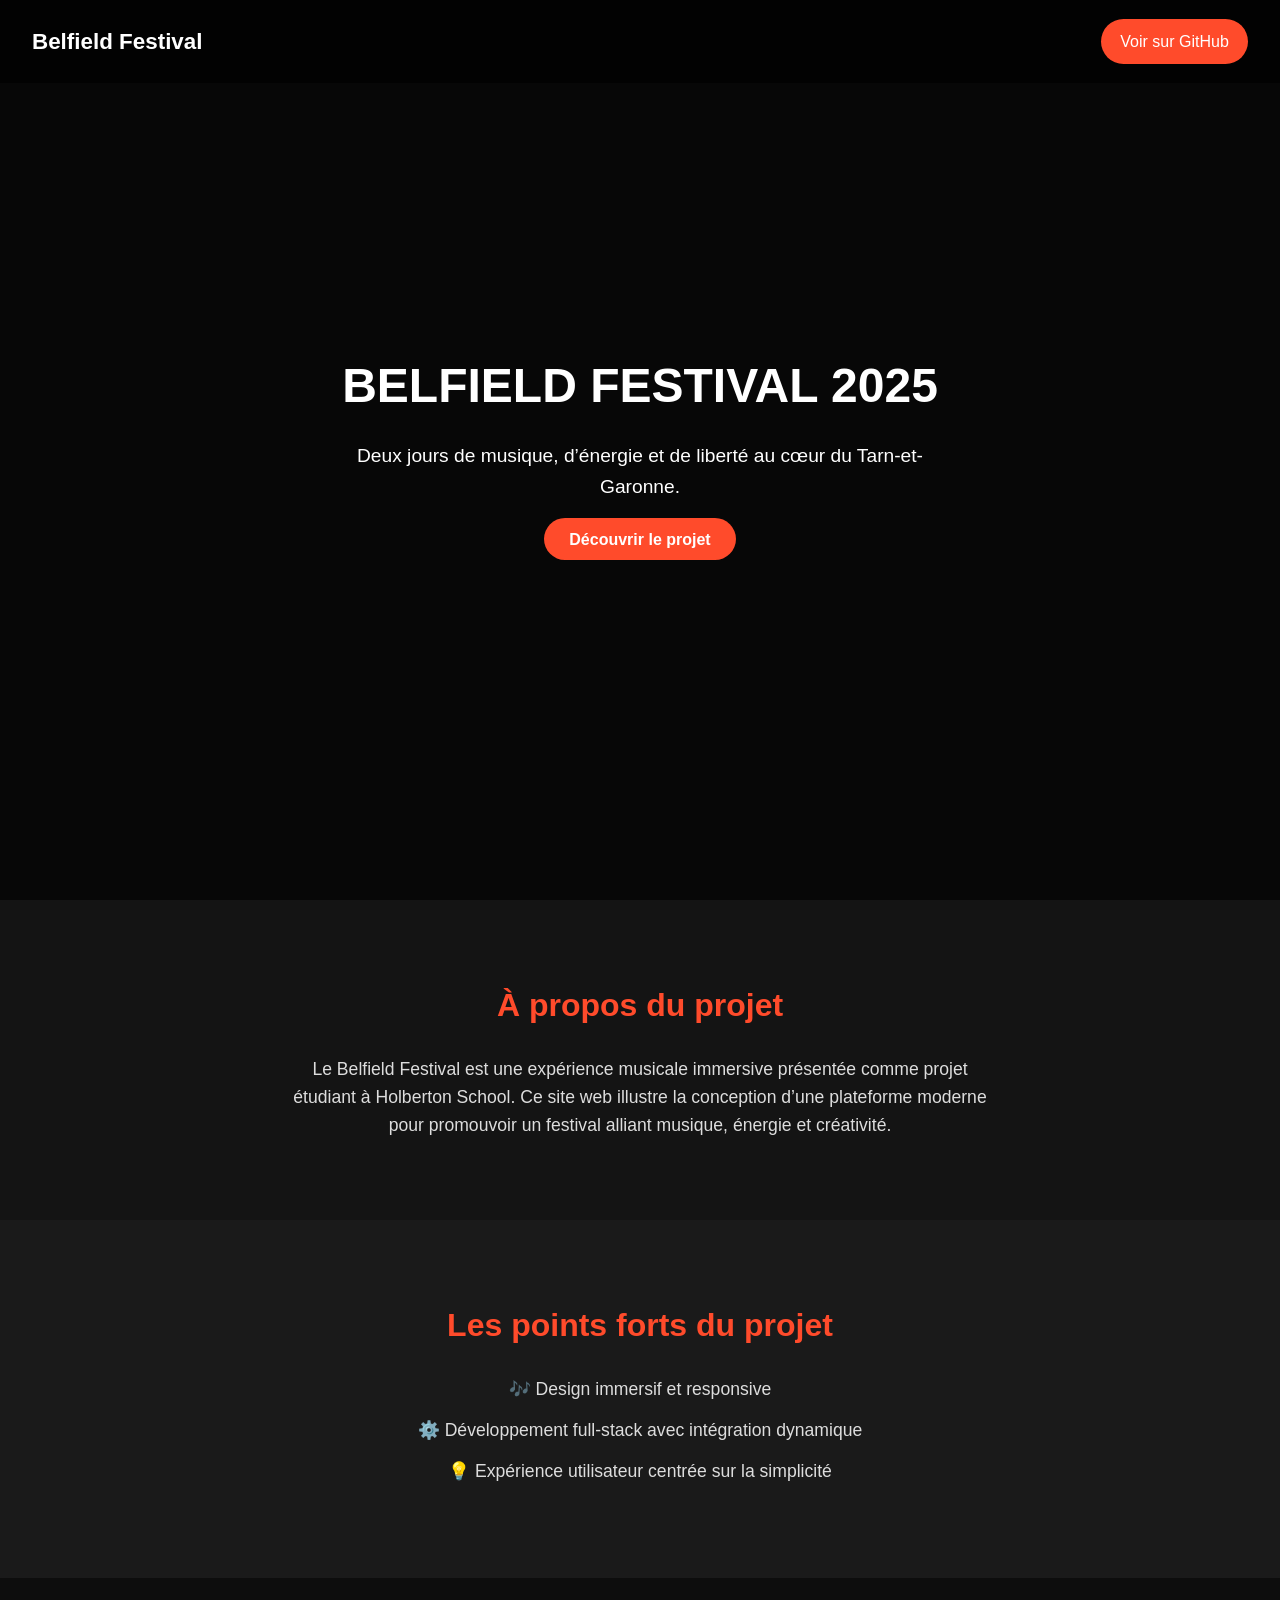
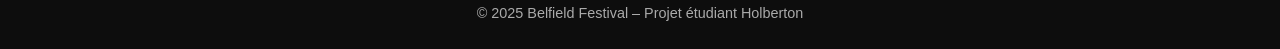
==== landing-page/index.html @ cd74ef24 "Add landing page structure with HTML, CSS, and JavaScript" ====
<!DOCTYPE html>
<html lang="fr">
<head>
  <meta charset="UTF-8">
  <meta name="viewport" content="width=device-width, initial-scale=1.0">
  <title>Belfield Festival 2025</title>
  <link rel="stylesheet" href="style.css">
</head>
<body>
  <header>
    <nav class="navbar">
      <h1 class="logo">Belfield Festival</h1>
      <a href="https://github.com/ton-utilisateur/ton-repo" target="_blank" class="nav-btn">Voir sur GitHub</a>
    </nav>
  </header>

  <section class="hero" id="hero">
    <div class="overlay"></div>
    <div class="hero-content">
      <h2 class="fade-in">BELFIELD FESTIVAL 2025</h2>
      <p class="fade-in delay1">Deux jours de musique, d’énergie et de liberté au cœur du Tarn-et-Garonne.</p>
      <a href="https://github.com/ton-utilisateur/ton-repo" target="_blank" class="btn fade-in delay2">Découvrir le projet</a>
    </div>
  </section>

  <section class="about reveal">
    <h3>À propos du projet</h3>
    <p>
      Le Belfield Festival est une expérience musicale immersive présentée comme projet étudiant à Holberton School. 
      Ce site web illustre la conception d’une plateforme moderne pour promouvoir un festival alliant musique, énergie et créativité.
    </p>
  </section>

  <section class="features reveal">
    <h3>Les points forts du projet</h3>
    <ul>
      <li>🎶 Design immersif et responsive</li>
      <li>⚙️ Développement full-stack avec intégration dynamique</li>
      <li>💡 Expérience utilisateur centrée sur la simplicité</li>
    </ul>
  </section>

  <footer>
    <p>© 2025 Belfield Festival – Projet étudiant Holberton</p>
  </footer>

  <script src="script.js"></script>
</body>
</html>
---- landing-page/style.css ----
* {
    margin: 0;
    padding: 0;
    box-sizing: border-box;
    font-family: "Poppins", sans-serif;
  }
  
  body {
    background-color: #0f0f0f;
    color: #fff;
    line-height: 1.6;
    overflow-x: hidden;
  }
  
  /* Navbar */
  .navbar {
    display: flex;
    justify-content: space-between;
    align-items: center;
    padding: 1.2rem 2rem;
    background: rgba(0, 0, 0, 0.6);
    position: fixed;
    width: 100%;
    top: 0;
    z-index: 10;
    backdrop-filter: blur(6px);
  }
  
  .logo {
    font-size: 1.4rem;
    font-weight: 700;
  }
  
  .nav-btn {
    background: #ff4b2b;
    color: white;
    padding: 0.6rem 1.2rem;
    border-radius: 25px;
    text-decoration: none;
    transition: 0.3s;
  }
  
  .nav-btn:hover {
    background: #ff6a40;
  }
  
  /* Hero */
  .hero {
    height: 100vh;
    background: url("assets/hero.jpg") no-repeat center center/cover;
    background-attachment: fixed; /* Parallax effect */
    display: flex;
    align-items: center;
    justify-content: center;
    position: relative;
  }
  
  .overlay {
    position: absolute;
    top: 0;
    left: 0;
    width: 100%;
    height: 100%;
    background: rgba(0, 0, 0, 0.55);
  }
  
  .hero-content {
    position: relative;
    text-align: center;
    max-width: 700px;
    padding: 2rem;
  }
  
  .hero h2 {
    font-size: 3rem;
    margin-bottom: 1rem;
    font-weight: 800;
  }
  
  .hero p {
    font-size: 1.2rem;
    margin-bottom: 1.5rem;
  }
  
  .btn {
    background: #ff4b2b;
    color: white;
    padding: 0.8rem 1.6rem;
    border-radius: 30px;
    text-decoration: none;
    font-weight: 600;
    transition: 0.3s;
  }
  
  .btn:hover {
    background: #ff6a40;
  }
  
  /* About + Features */
  .about, .features {
    padding: 5rem 2rem;
    text-align: center;
    background-color: #141414;
  }
  
  .features {
    background-color: #1a1a1a;
  }
  
  .about h3, .features h3 {
    font-size: 2rem;
    margin-bottom: 1.5rem;
    color: #ff4b2b;
  }
  
  .about p, .features ul {
    max-width: 700px;
    margin: auto;
    font-size: 1.1rem;
    color: #ddd;
  }
  
  .features ul {
    list-style: none;
    padding: 0;
  }
  
  .features li {
    margin: 0.8rem 0;
  }
  
  /* Footer */
  footer {
    text-align: center;
    padding: 1.5rem;
    background-color: #0d0d0d;
    font-size: 0.9rem;
    color: #aaa;
  }
  
  /* Animations */
  .fade-in {
    opacity: 0;
    transform: translateY(30px);
    transition: all 1s ease;
  }
  
  .fade-in.visible {
    opacity: 1;
    transform: translateY(0);
  }
  
  .delay1 { transition-delay: 0.3s; }
  .delay2 { transition-delay: 0.6s; }
  
  .reveal {
    opacity: 0;
    transform: translateY(40px);
    transition: all 1s ease-out;
  }
  
  .reveal.active {
    opacity: 1;
    transform: translateY(0);
  }
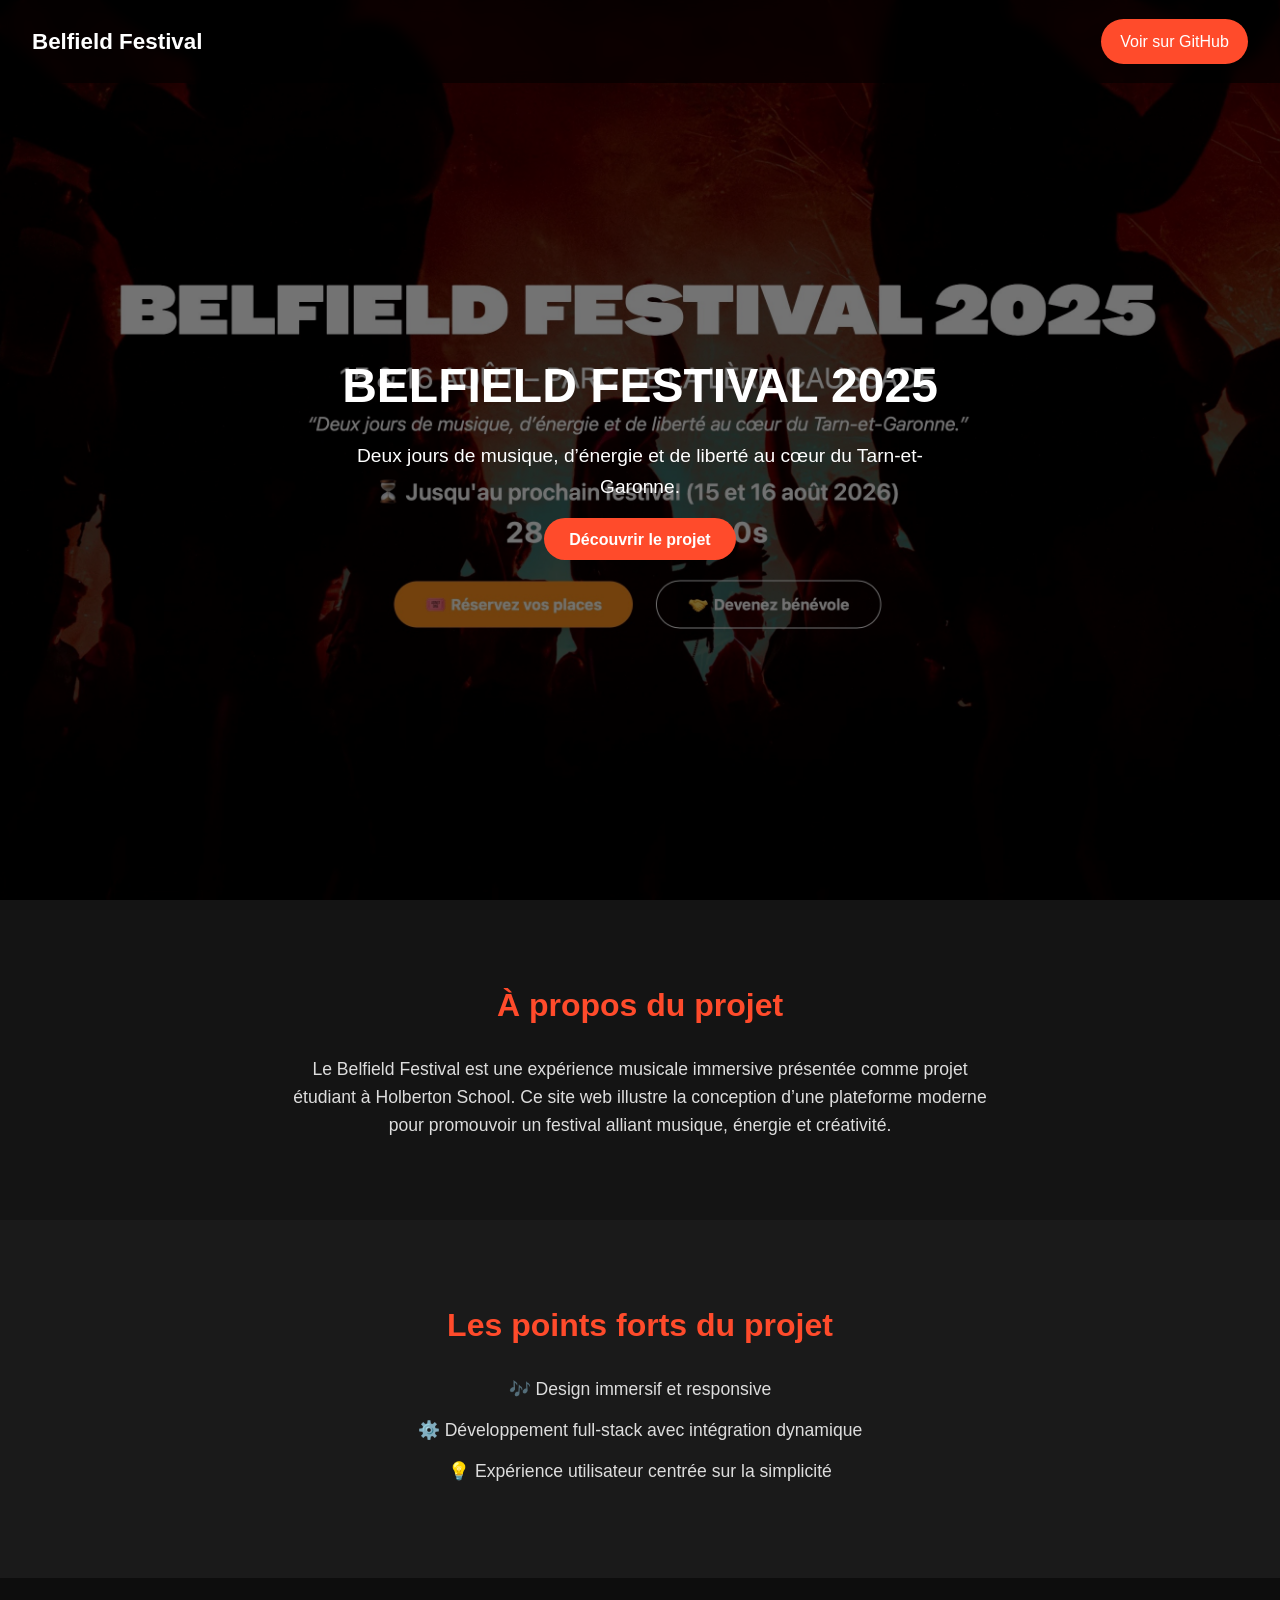
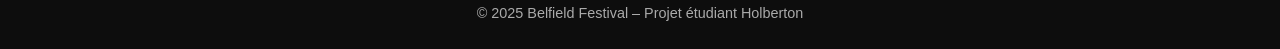
==== commit f160969e: "Update GitHub links in landing page" ====
--- a/landing-page/index.html
+++ b/landing-page/index.html
@@ -10,7 +10,7 @@
   <header>
     <nav class="navbar">
       <h1 class="logo">Belfield Festival</h1>
-      <a href="https://github.com/ton-utilisateur/ton-repo" target="_blank" class="nav-btn">Voir sur GitHub</a>
+      <a href="https://github.com/Noumso/Belfield-Festival-Website" target="_blank" class="nav-btn">Voir sur GitHub</a>
     </nav>
   </header>
 
@@ -19,7 +19,7 @@
     <div class="hero-content">
       <h2 class="fade-in">BELFIELD FESTIVAL 2025</h2>
       <p class="fade-in delay1">Deux jours de musique, d’énergie et de liberté au cœur du Tarn-et-Garonne.</p>
-      <a href="https://github.com/ton-utilisateur/ton-repo" target="_blank" class="btn fade-in delay2">Découvrir le projet</a>
+      <a href="https://github.com/Noumso/Belfield-Festival-Website" target="_blank" class="btn fade-in delay2">Découvrir le projet</a>
     </div>
   </section>
 
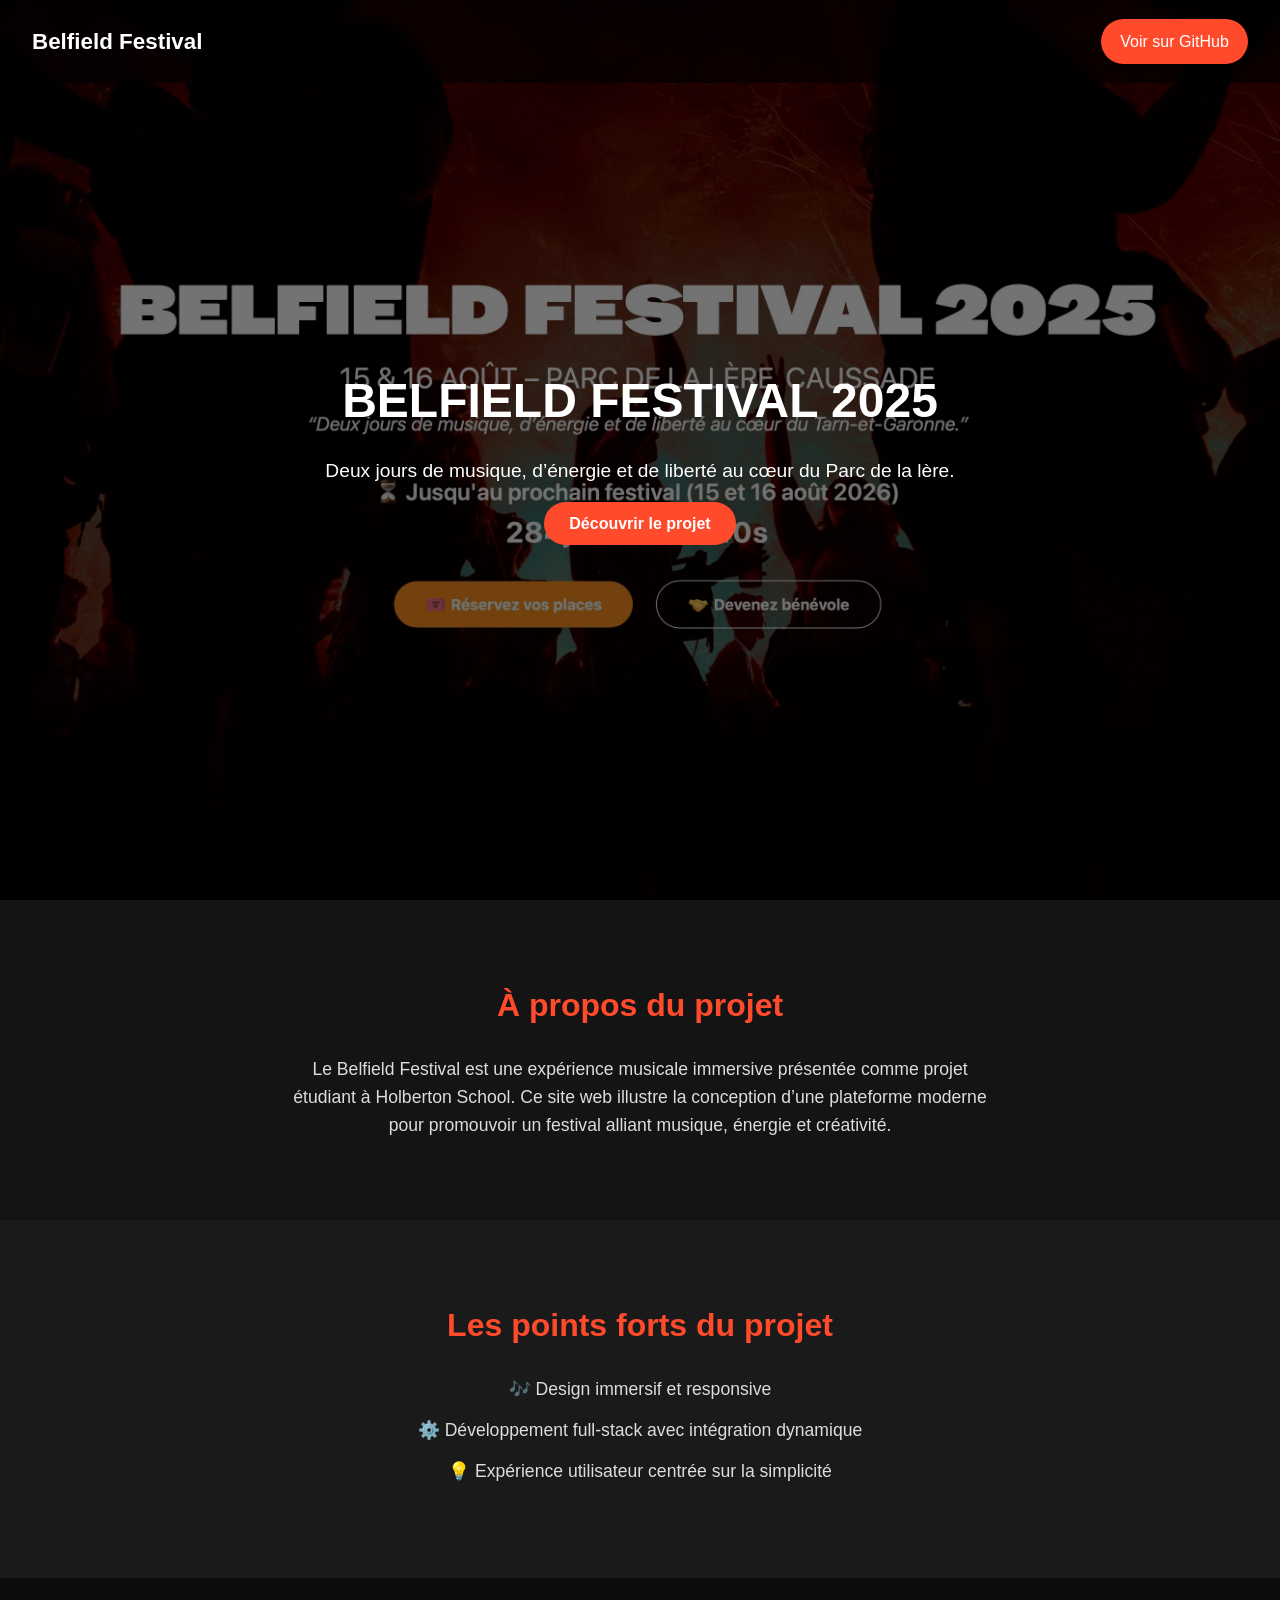
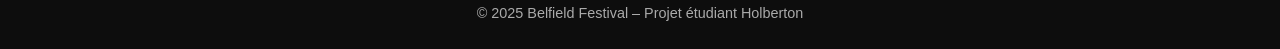
==== commit 1f16797f: "Update landing page description for Belfield Festival 2025" ====
--- a/landing-page/index.html
+++ b/landing-page/index.html
@@ -18,7 +18,7 @@
     <div class="overlay"></div>
     <div class="hero-content">
       <h2 class="fade-in">BELFIELD FESTIVAL 2025</h2>
-      <p class="fade-in delay1">Deux jours de musique, d’énergie et de liberté au cœur du Tarn-et-Garonne.</p>
+      <p class="fade-in delay1">Deux jours de musique, d’énergie et de liberté au cœur du Parc de la lère.</p>
       <a href="https://github.com/Noumso/Belfield-Festival-Website" target="_blank" class="btn fade-in delay2">Découvrir le projet</a>
     </div>
   </section>
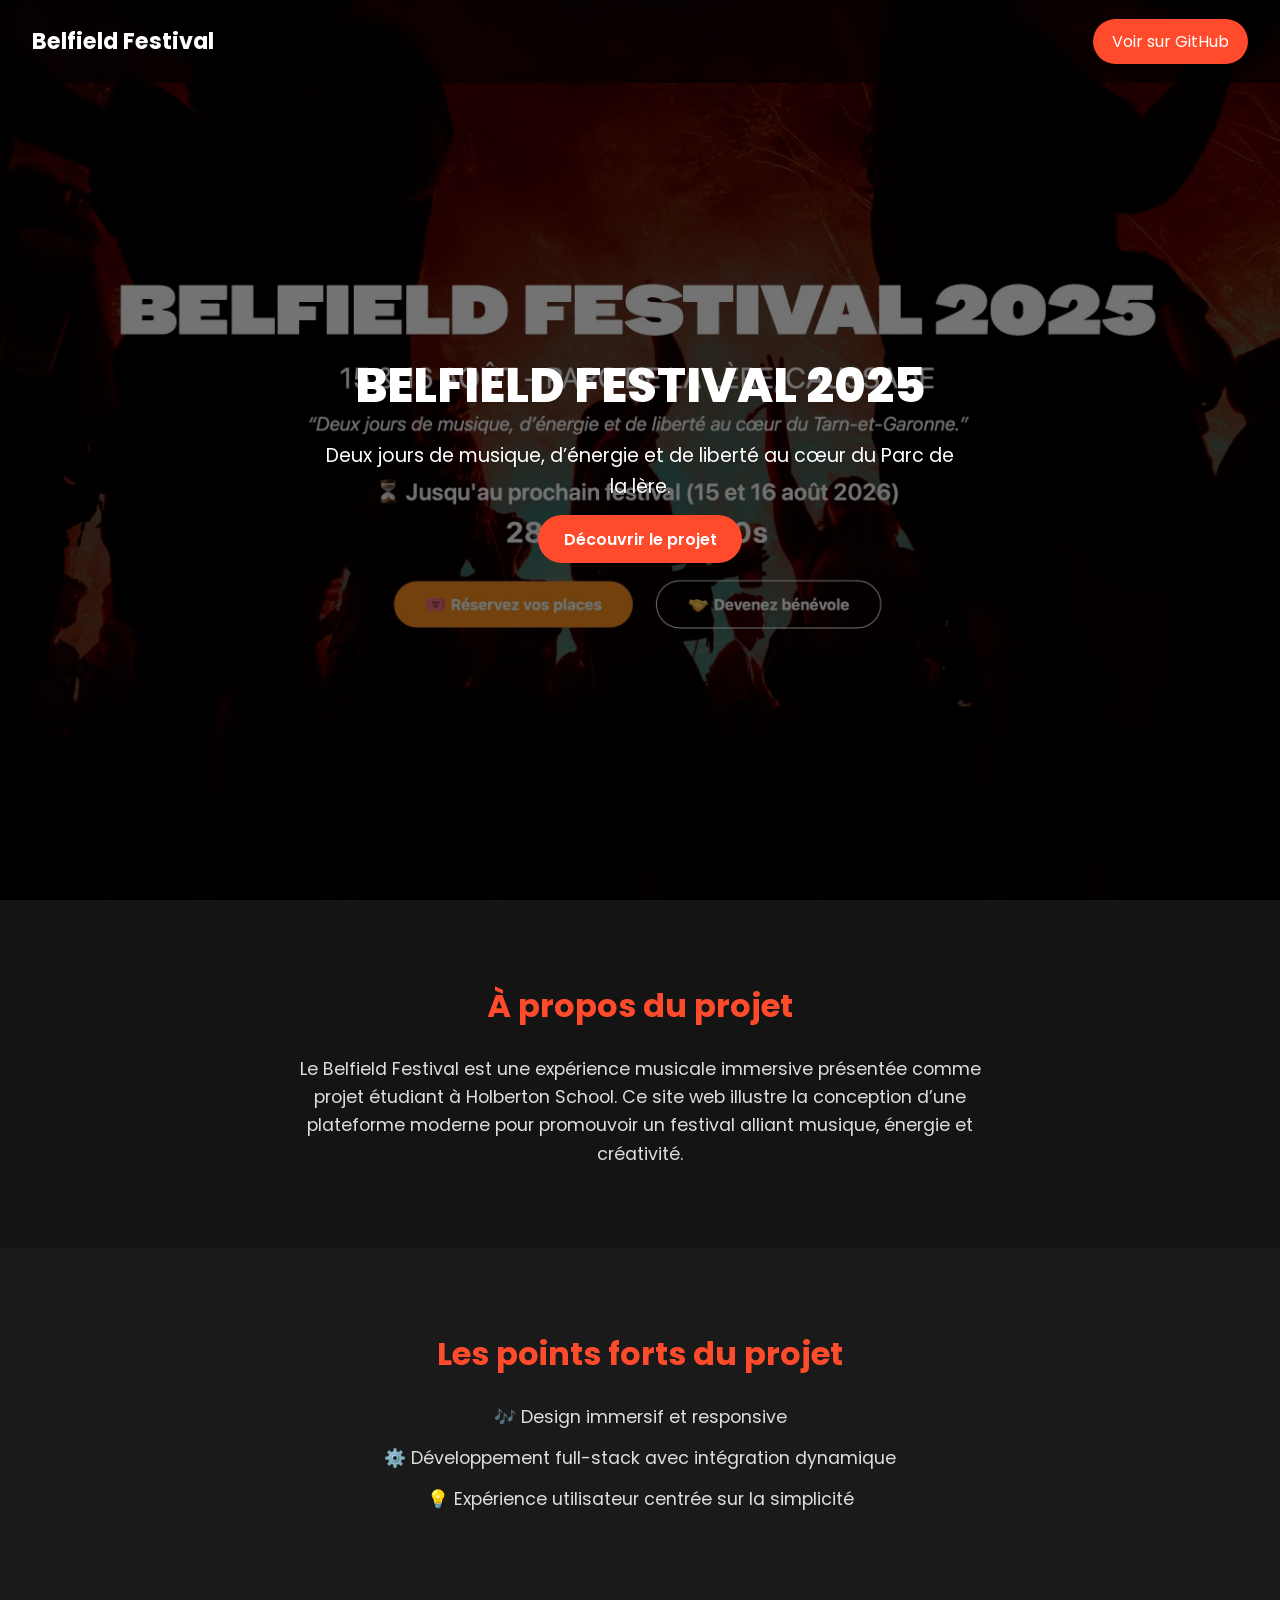
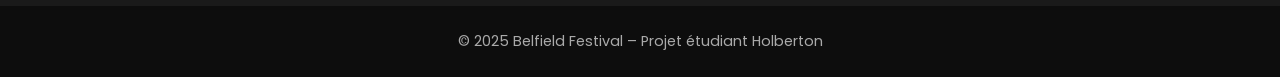
==== commit 3ef22f86: "Refactor landing page: migrate assets and scripts to new structure, enhance performance with passive" ====
--- a/landing-page/index.html
+++ b/landing-page/index.html
@@ -4,13 +4,18 @@
   <meta charset="UTF-8">
   <meta name="viewport" content="width=device-width, initial-scale=1.0">
   <title>Belfield Festival 2025</title>
+  <meta name="description" content="Belfield Festival 2025 — Deux jours de musique, d’énergie et de liberté au cœur du Parc de la lère.">
+  <!-- Fonts -->
+  <link rel="preconnect" href="https://fonts.googleapis.com">
+  <link rel="preconnect" href="https://fonts.gstatic.com" crossorigin>
+  <link href="https://fonts.googleapis.com/css2?family=Poppins:wght@400;600;700;800&display=swap" rel="stylesheet">
   <link rel="stylesheet" href="style.css">
 </head>
 <body>
   <header>
     <nav class="navbar">
       <h1 class="logo">Belfield Festival</h1>
-      <a href="https://github.com/Noumso/Belfield-Festival-Website" target="_blank" class="nav-btn">Voir sur GitHub</a>
+      <a href="https://github.com/Noumso/Belfield-Festival-Website" target="_blank" rel="noopener noreferrer" class="nav-btn">Voir sur GitHub</a>
     </nav>
   </header>
 
@@ -19,7 +24,7 @@
     <div class="hero-content">
       <h2 class="fade-in">BELFIELD FESTIVAL 2025</h2>
       <p class="fade-in delay1">Deux jours de musique, d’énergie et de liberté au cœur du Parc de la lère.</p>
-      <a href="https://github.com/Noumso/Belfield-Festival-Website" target="_blank" class="btn fade-in delay2">Découvrir le projet</a>
+      <a href="https://github.com/Noumso/Belfield-Festival-Website" target="_blank" rel="noopener noreferrer" class="btn fade-in delay2">Découvrir le projet</a>
     </div>
   </section>
 
--- a/landing-page/style.css
+++ b/landing-page/style.css
@@ -42,6 +42,13 @@
   
   .nav-btn:hover {
     background: #ff6a40;
+  }
+  
+  /* Focus visible pour accessibilité */
+  .nav-btn:focus-visible,
+  .btn:focus-visible {
+    outline: 3px solid #ff6a40;
+    outline-offset: 3px;
   }
   
   /* Hero */
@@ -163,4 +170,12 @@
     opacity: 1;
     transform: translateY(0);
   }
-  +  
+  /* Réduction des animations si l'utilisateur préfère */
+  @media (prefers-reduced-motion: reduce) {
+    * {
+      animation: none !important;
+      transition: none !important;
+      scroll-behavior: auto !important;
+    }
+  }
